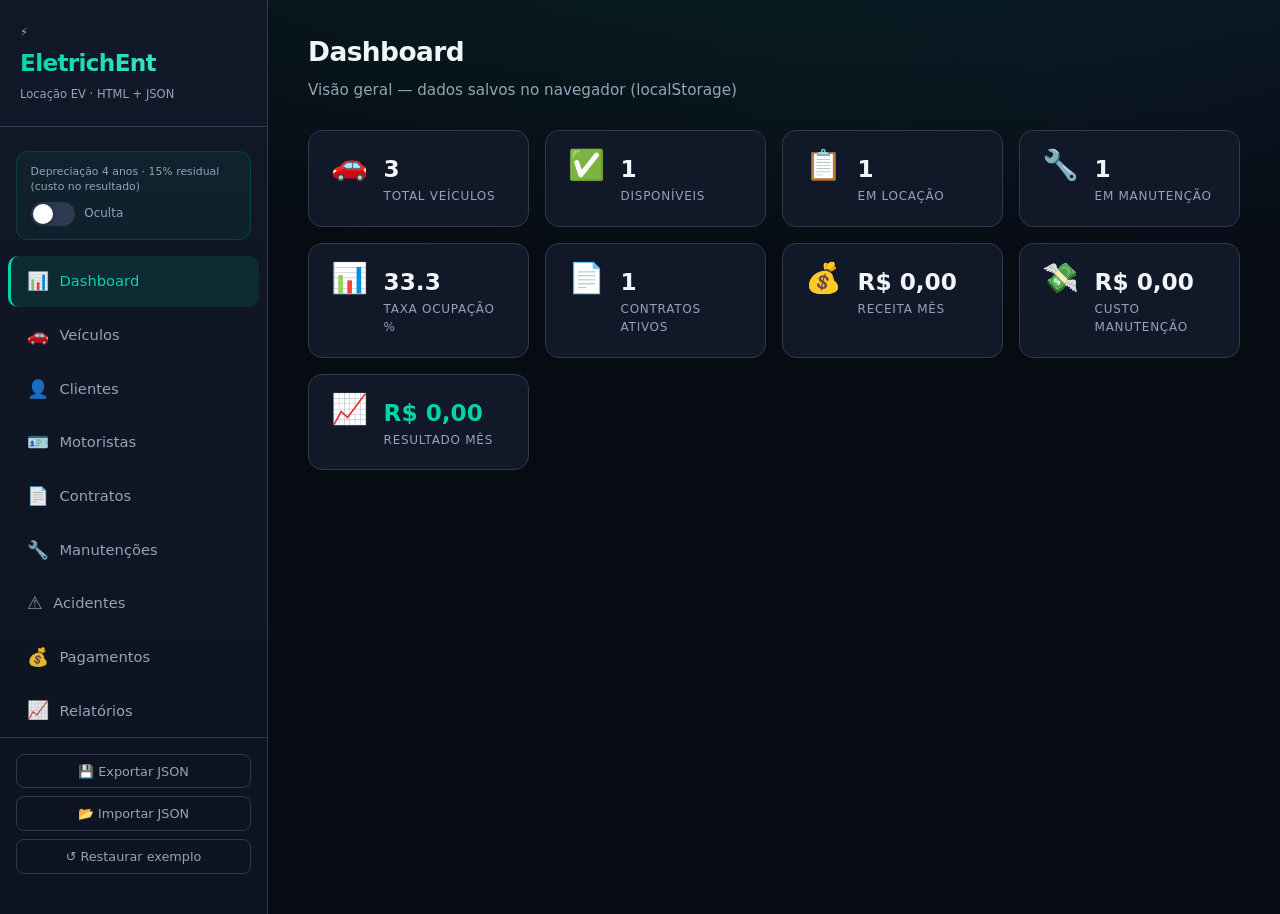
==== eletrichent-tudo-em-um.html @ a4ed88fb "Add files via upload" ====
<!DOCTYPE html>
<html lang="pt-BR">
<head>
  <meta charset="UTF-8" />
  <meta name="viewport" content="width=device-width, initial-scale=1.0" />
  <title>EletrichEnt Locação — Veículos Elétricos</title>
  <style>
/* EletrichEnt Locação — tema escuro elegante */
:root {
  --bg: #070b12;
  --bg-card: #111827;
  --bg-elevated: #1a2234;
  --border: #2d3a4f;
  --text: #f1f5f9;
  --muted: #94a3b8;
  --accent: #00d4aa;
  --accent-dim: #00a884;
  --danger: #f87171;
  --warning: #fbbf24;
  --radius: 14px;
  --font: "Outfit", "Segoe UI", system-ui, sans-serif;
  --shadow: 0 25px 50px -12px rgba(0, 0, 0, 0.5);
}

* { box-sizing: border-box; margin: 0; padding: 0; }

body {
  font-family: var(--font);
  background: var(--bg);
  color: var(--text);
  min-height: 100vh;
  line-height: 1.55;
  background-image:
    radial-gradient(ellipse 80% 50% at 50% -20%, rgba(0, 212, 170, 0.12), transparent),
    radial-gradient(ellipse 60% 40% at 100% 0%, rgba(59, 130, 246, 0.06), transparent);
}

.app {
  display: flex;
  min-height: 100vh;
}

/* Sidebar */
.sidebar {
  width: 268px;
  flex-shrink: 0;
  background: linear-gradient(180deg, var(--bg-card) 0%, #0d1320 100%);
  border-right: 1px solid var(--border);
  padding: 1.5rem 0;
  display: flex;
  flex-direction: column;
}

.brand {
  padding: 0 1.25rem 1.25rem;
  border-bottom: 1px solid var(--border);
  margin-bottom: 0.75rem;
}

.brand-icon {
  font-size: 2rem;
  display: block;
  margin-bottom: 0.2rem;
  filter: drop-shadow(0 0 12px rgba(0, 212, 170, 0.4));
}

.brand h1 {
  font-size: 1.45rem;
  font-weight: 700;
  letter-spacing: -0.03em;
  background: linear-gradient(135deg, var(--accent), #5eead4);
  -webkit-background-clip: text;
  -webkit-text-fill-color: transparent;
  background-clip: text;
}

.brand span {
  font-size: 0.72rem;
  color: var(--muted);
  font-weight: 400;
}

.dep-toggle {
  margin: 0.75rem 1rem 1rem;
  padding: 0.85rem;
  background: rgba(0, 212, 170, 0.06);
  border: 1px solid rgba(0, 212, 170, 0.15);
  border-radius: 12px;
}

.dep-toggle small {
  display: block;
  font-size: 0.68rem;
  color: var(--muted);
  margin-bottom: 0.5rem;
  line-height: 1.3;
}

.toggle-row {
  display: flex;
  align-items: center;
  gap: 0.6rem;
}

.toggle {
  width: 44px;
  height: 24px;
  background: var(--border);
  border: none;
  border-radius: 12px;
  cursor: pointer;
  position: relative;
  transition: background 0.2s;
}

.toggle.on { background: var(--accent); }

.toggle-knob {
  position: absolute;
  width: 20px;
  height: 20px;
  background: #fff;
  border-radius: 50%;
  top: 2px;
  left: 2px;
  transition: transform 0.2s;
  box-shadow: 0 2px 6px rgba(0,0,0,0.3);
}

.toggle.on .toggle-knob { transform: translateX(20px); }

.toggle-label { font-size: 0.75rem; color: var(--muted); }
.toggle.on + .toggle-label { color: var(--accent); }

.nav {
  flex: 1;
  display: flex;
  flex-direction: column;
  gap: 0.15rem;
  padding: 0 0.5rem;
}

.nav a {
  display: flex;
  align-items: center;
  gap: 0.65rem;
  padding: 0.75rem 1rem;
  color: var(--muted);
  text-decoration: none;
  border-radius: 10px;
  font-size: 0.92rem;
  font-weight: 500;
  border-left: 3px solid transparent;
  transition: all 0.2s;
}

.nav a:hover {
  color: var(--text);
  background: rgba(255,255,255,0.04);
}

.nav a.active {
  color: var(--accent);
  background: rgba(0, 212, 170, 0.1);
  border-left-color: var(--accent);
}

.nav .ico { font-size: 1.1rem; opacity: 0.9; }

.sidebar-footer {
  padding: 1rem;
  border-top: 1px solid var(--border);
  padding-top: 1rem;
}

.btn-row {
  display: flex;
  flex-direction: column;
  gap: 0.5rem;
}

.btn-ghost {
  width: 100%;
  padding: 0.55rem 0.75rem;
  font-size: 0.8rem;
  border-radius: 8px;
  border: 1px solid var(--border);
  background: transparent;
  color: var(--muted);
  cursor: pointer;
  font-family: inherit;
  transition: all 0.2s;
}

.btn-ghost:hover {
  border-color: var(--accent);
  color: var(--accent);
}

/* Main */
.main {
  flex: 1;
  padding: 2rem 2.5rem;
  overflow-x: auto;
  max-width: 100%;
}

.page { display: none; animation: fadeIn 0.25s ease; }
.page.active { display: block; }

@keyframes fadeIn {
  from { opacity: 0; transform: translateY(6px); }
  to { opacity: 1; transform: none; }
}

.page-head {
  margin-bottom: 1.75rem;
  display: flex;
  justify-content: space-between;
  align-items: flex-start;
  gap: 1rem;
  flex-wrap: wrap;
}

.page-head h2 {
  font-size: 1.65rem;
  font-weight: 700;
  letter-spacing: -0.02em;
}

.page-head p {
  color: var(--muted);
  font-size: 0.95rem;
  margin-top: 0.35rem;
}

/* Cards grid */
.cards {
  display: grid;
  grid-template-columns: repeat(auto-fill, minmax(200px, 1fr));
  gap: 1rem;
}

.card {
  background: var(--bg-card);
  border: 1px solid var(--border);
  border-radius: var(--radius);
  padding: 1.25rem 1.35rem;
  display: flex;
  gap: 1rem;
  align-items: flex-start;
  transition: border-color 0.2s, box-shadow 0.2s;
}

.card:hover {
  border-color: rgba(0, 212, 170, 0.25);
  box-shadow: var(--shadow);
}

.card .ico { font-size: 1.85rem; line-height: 1; }
.card .val { font-size: 1.45rem; font-weight: 700; }
.card .lbl { font-size: 0.75rem; color: var(--muted); text-transform: uppercase; letter-spacing: 0.06em; }
.card.pos .val { color: var(--accent); }
.card.neg .val { color: var(--danger); }

/* Table */
.table-wrap {
  background: var(--bg-card);
  border: 1px solid var(--border);
  border-radius: var(--radius);
  overflow: hidden;
}

table.data {
  width: 100%;
  border-collapse: collapse;
}

.data th, .data td {
  padding: 0.85rem 1rem;
  text-align: left;
  border-bottom: 1px solid var(--border);
}

.data th {
  font-size: 0.72rem;
  text-transform: uppercase;
  letter-spacing: 0.08em;
  color: var(--muted);
  background: rgba(0,0,0,0.25);
}

.data tbody tr:hover {
  background: rgba(0, 212, 170, 0.03);
}

.data td .actions { white-space: nowrap; }
.data td .actions button + button { margin-left: 0.35rem; }

.badge {
  display: inline-block;
  padding: 0.2rem 0.55rem;
  border-radius: 6px;
  font-size: 0.72rem;
  font-weight: 600;
}

.badge-ok { background: rgba(0, 212, 170, 0.2); color: var(--accent); }
.badge-warn { background: rgba(251, 191, 36, 0.15); color: var(--warning); }
.badge-bad { background: rgba(248, 113, 113, 0.15); color: var(--danger); }

/* Buttons */
.btn {
  display: inline-flex;
  align-items: center;
  justify-content: center;
  gap: 0.4rem;
  padding: 0.65rem 1.2rem;
  font-size: 0.88rem;
  font-weight: 600;
  font-family: inherit;
  border-radius: 10px;
  border: none;
  cursor: pointer;
  transition: transform 0.15s, box-shadow 0.2s;
}

.btn:active { transform: scale(0.98); }

.btn-primary {
  background: linear-gradient(135deg, var(--accent), var(--accent-dim));
  color: #042f2a;
  box-shadow: 0 4px 14px rgba(0, 212, 170, 0.35);
}

.btn-primary:hover {
  box-shadow: 0 6px 20px rgba(0, 212, 170, 0.45);
}

.btn-sm {
  padding: 0.35rem 0.65rem;
  font-size: 0.78rem;
  border-radius: 8px;
}

.btn-secondary {
  background: var(--bg-elevated);
  color: var(--text);
  border: 1px solid var(--border);
}

.btn-secondary:hover { border-color: var(--accent); color: var(--accent); }

.btn-danger {
  background: rgba(248, 113, 113, 0.12);
  color: var(--danger);
  border: 1px solid rgba(248, 113, 113, 0.25);
}

/* Modal */
.modal-overlay {
  position: fixed;
  inset: 0;
  background: rgba(0, 0, 0, 0.7);
  backdrop-filter: blur(4px);
  display: flex;
  align-items: center;
  justify-content: center;
  z-index: 1000;
  padding: 1rem;
}

.modal {
  background: var(--bg-card);
  border: 1px solid var(--border);
  border-radius: var(--radius);
  max-width: 520px;
  width: 100%;
  max-height: 90vh;
  overflow-y: auto;
  box-shadow: var(--shadow);
}

.modal-head {
  display: flex;
  justify-content: space-between;
  align-items: center;
  padding: 1.1rem 1.25rem;
  border-bottom: 1px solid var(--border);
}

.modal-head h3 { font-size: 1.15rem; }

.modal-close {
  background: none;
  border: none;
  color: var(--muted);
  font-size: 1.5rem;
  cursor: pointer;
  line-height: 1;
}

.modal-close:hover { color: var(--text); }

.modal-body { padding: 1.25rem; }

.form-row {
  display: grid;
  grid-template-columns: 1fr 1fr;
  gap: 1rem;
}

.form-group {
  margin-bottom: 1rem;
}

.form-group label {
  display: block;
  font-size: 0.78rem;
  font-weight: 600;
  color: var(--muted);
  margin-bottom: 0.35rem;
  text-transform: uppercase;
  letter-spacing: 0.04em;
}

.form-group input,
.form-group select,
.form-group textarea {
  width: 100%;
  padding: 0.6rem 0.75rem;
  background: var(--bg);
  border: 1px solid var(--border);
  border-radius: 8px;
  color: var(--text);
  font-size: 0.95rem;
  font-family: inherit;
}

.form-group input:focus,
.form-group select:focus,
.form-group textarea:focus {
  outline: none;
  border-color: var(--accent);
  box-shadow: 0 0 0 3px rgba(0, 212, 170, 0.12);
}

.form-actions {
  display: flex;
  justify-content: flex-end;
  gap: 0.75rem;
  margin-top: 1.25rem;
  padding-top: 1rem;
  border-top: 1px solid var(--border);
}

.hint {
  font-size: 0.75rem;
  color: var(--muted);
  margin-bottom: 1rem;
  padding: 0.6rem 0.75rem;
  background: rgba(0, 212, 170, 0.1);
  border-radius: 8px;
  border-left: 3px solid var(--accent);
}

.tabs {
  display: flex;
  flex-wrap: wrap;
  gap: 0.45rem;
  margin-bottom: 1.25rem;
}

.tab {
  padding: 0.45rem 0.9rem;
  border-radius: 8px;
  border: 1px solid var(--border);
  background: transparent;
  color: var(--muted);
  font-family: inherit;
  font-size: 0.85rem;
  cursor: pointer;
  transition: all 0.2s;
}

.tab:hover { color: var(--text); border-color: var(--accent); }
.tab.on {
  background: rgba(0, 212, 170, 0.15);
  border-color: var(--accent);
  color: var(--accent);
}

.dre-block { max-width: 420px; }
.dre-row {
  display: flex;
  justify-content: space-between;
  padding: 0.75rem;
  background: rgba(0,0,0,0.2);
  border-radius: 8px;
  margin-bottom: 0.5rem;
}

.dre-row.total {
  font-weight: 700;
  font-size: 1.05rem;
  margin-top: 0.5rem;
}

.pos { color: var(--accent); }
.neg { color: var(--danger); }

.loading { text-align: center; padding: 3rem; color: var(--muted); }

@media (max-width: 900px) {
  .app { flex-direction: column; }
  .sidebar { width: 100%; flex-direction: row; flex-wrap: wrap; align-items: center; }
  .nav { flex-direction: row; flex-wrap: wrap; flex: 1; }
  .sidebar-footer { width: 100%; border-top: 1px solid var(--border); }
  .main { padding: 1.25rem; }
}

</style>
</head>
<body>
  <div class="app">
    <aside class="sidebar">
      <div class="brand">
        <span class="brand-icon">⚡</span>
        <h1>EletrichEnt</h1>
        <span>Locação EV · HTML + JSON</span>
      </div>

      <div class="dep-toggle">
        <small>Depreciação 4 anos · 15% residual (custo no resultado)</small>
        <div class="toggle-row">
          <button type="button" class="toggle" id="dep-toggle" aria-pressed="false">
            <span class="toggle-knob"></span>
          </button>
          <span class="toggle-label" id="dep-label">Oculta</span>
        </div>
      </div>

      <nav class="nav">
        <a href="#" data-page="dashboard" class="active"><span class="ico">📊</span> Dashboard</a>
        <a href="#" data-page="veiculos"><span class="ico">🚗</span> Veículos</a>
        <a href="#" data-page="clientes"><span class="ico">👤</span> Clientes</a>
        <a href="#" data-page="motoristas"><span class="ico">🪪</span> Motoristas</a>
        <a href="#" data-page="contratos"><span class="ico">📄</span> Contratos</a>
        <a href="#" data-page="manutencoes"><span class="ico">🔧</span> Manutenções</a>
        <a href="#" data-page="acidentes"><span class="ico">⚠️</span> Acidentes</a>
        <a href="#" data-page="pagamentos"><span class="ico">💰</span> Pagamentos</a>
        <a href="#" data-page="relatorios"><span class="ico">📈</span> Relatórios</a>
      </nav>

      <div class="sidebar-footer">
        <div class="btn-row">
          <button type="button" class="btn-ghost" id="btn-export">💾 Exportar JSON</button>
          <button type="button" class="btn-ghost" id="btn-import">📂 Importar JSON</button>
          <button type="button" class="btn-ghost" id="btn-reset">↺ Restaurar exemplo</button>
        </div>
        <input type="file" id="file-import" accept=".json,application/json" hidden />
      </div>
    </aside>

    <main class="main">
      <section id="page-dashboard" class="page active">
        <div class="page-head">
          <div>
            <h2>Dashboard</h2>
            <p>Visão geral — dados salvos no navegador (localStorage)</p>
          </div>
        </div>
        <div class="cards" id="dash-cards"></div>
      </section>

      <section id="page-veiculos" class="page">
        <div class="page-head">
          <div>
            <h2>Veículos</h2>
            <p>Frota elétrica</p>
          </div>
          <button type="button" class="btn btn-primary" id="btn-novo-veiculo">+ Novo veículo</button>
        </div>
        <div class="table-wrap">
          <table class="data" id="tbl-veiculos">
            <thead>
              <tr>
                <th>Placa</th>
                <th>Marca / Modelo</th>
                <th>Ano</th>
                <th>Autonomia</th>
                <th>Km</th>
                <th>Status</th>
                <th>—</th>
              </tr>
            </thead>
            <tbody></tbody>
          </table>
        </div>
      </section>

      <section id="page-clientes" class="page">
        <div class="page-head">
          <div>
            <h2>Clientes</h2>
            <p>PF e PJ</p>
          </div>
          <button type="button" class="btn btn-primary" id="btn-novo-cliente">+ Novo cliente</button>
        </div>
        <div class="table-wrap">
          <table class="data" id="tbl-clientes">
            <thead>
              <tr>
                <th>Nome</th>
                <th>Tipo</th>
                <th>CPF/CNPJ</th>
                <th>Contato</th>
                <th>—</th>
              </tr>
            </thead>
            <tbody></tbody>
          </table>
        </div>
      </section>

      <section id="page-motoristas" class="page">
        <div class="page-head">
          <div>
            <h2>Motoristas</h2>
            <p>Parceiros</p>
          </div>
          <button type="button" class="btn btn-primary" id="btn-novo-motorista">+ Novo motorista</button>
        </div>
        <div class="table-wrap">
          <table class="data" id="tbl-motoristas">
            <thead>
              <tr>
                <th>Nome</th>
                <th>CNH</th>
                <th>Viagens</th>
                <th>Índice acidentes</th>
                <th>—</th>
              </tr>
            </thead>
            <tbody></tbody>
          </table>
        </div>
      </section>

      <section id="page-contratos" class="page">
        <div class="page-head">
          <div>
            <h2>Contratos</h2>
            <p>Locações</p>
          </div>
          <button type="button" class="btn btn-primary" id="btn-novo-contrato">+ Novo contrato</button>
        </div>
        <div class="table-wrap">
          <table class="data" id="tbl-contratos">
            <thead>
              <tr>
                <th>Nº</th>
                <th>Cliente</th>
                <th>Veículo</th>
                <th>Valor</th>
                <th>Status</th>
                <th>—</th>
              </tr>
            </thead>
            <tbody></tbody>
          </table>
        </div>
      </section>

      <section id="page-manutencoes" class="page">
        <div class="page-head">
          <div>
            <h2>Manutenções</h2>
            <p>Preventivas e corretivas</p>
          </div>
          <button type="button" class="btn btn-primary" id="btn-nova-manut">+ Nova manutenção</button>
        </div>
        <div class="table-wrap">
          <table class="data" id="tbl-manutencoes">
            <thead>
              <tr>
                <th>Veículo</th>
                <th>Descrição</th>
                <th>Data</th>
                <th>Custo</th>
                <th>—</th>
              </tr>
            </thead>
            <tbody></tbody>
          </table>
        </div>
      </section>

      <section id="page-acidentes" class="page">
        <div class="page-head">
          <div>
            <h2>Acidentes</h2>
            <p>Ocorrências</p>
          </div>
          <button type="button" class="btn btn-primary" id="btn-novo-acidente">+ Registrar</button>
        </div>
        <div class="table-wrap">
          <table class="data" id="tbl-acidentes">
            <thead>
              <tr>
                <th>Data</th>
                <th>Veículo</th>
                <th>Descrição</th>
                <th>Custo</th>
                <th>—</th>
              </tr>
            </thead>
            <tbody></tbody>
          </table>
        </div>
      </section>

      <section id="page-pagamentos" class="page">
        <div class="page-head">
          <div>
            <h2>Pagamentos</h2>
            <p>Recebimentos</p>
          </div>
          <button type="button" class="btn btn-primary" id="btn-novo-pagamento">+ Novo pagamento</button>
        </div>
        <div class="table-wrap">
          <table class="data" id="tbl-pagamentos">
            <thead>
              <tr>
                <th>Contrato</th>
                <th>Valor</th>
                <th>Vencimento</th>
                <th>Status</th>
                <th>—</th>
              </tr>
            </thead>
            <tbody></tbody>
          </table>
        </div>
      </section>

      <section id="page-relatorios" class="page">
        <div class="page-head">
          <div>
            <h2>Relatórios</h2>
            <p>Rentabilidade e DRE — respeitam o botão de depreciação</p>
          </div>
        </div>
        <div class="tabs">
          <button type="button" class="tab on" data-rel="rent">Rentabilidade por veículo</button>
          <button type="button" class="tab" data-rel="dre">DRE (mês atual)</button>
        </div>
        <div id="rel-content"></div>
      </section>
    </main>
  </div>

  <div id="modal" class="modal-overlay" style="display: none">
    <div class="modal">
      <div class="modal-head">
        <h3 id="modal-title">Título</h3>
        <button type="button" class="modal-close" id="modal-close">&times;</button>
      </div>
      <div class="modal-body" id="modal-body"></div>
    </div>
  </div>

  <script>
/**
 * Dados iniciais (JSON) — usados na primeira execução ou após reset
 */
window.ELETRICHENT_SEED = {
  veiculos: [
    { id: "v001", placa: "ABC1D23", marca: "BYD", modelo: "Dolphin", ano: 2024, cor: "Branco", categoria: "compacto", tipo: "elétrico", autonomiaKm: 427, quilometragem: 12500, valorAquisicao: 149990, dataAquisicao: "2024-01-15", status: "disponivel" },
    { id: "v002", placa: "XYZ9E87", marca: "BYD", modelo: "Yuan Plus", ano: 2024, cor: "Prata", categoria: "suv_compacto", tipo: "elétrico", autonomiaKm: 420, quilometragem: 8500, valorAquisicao: 229990, dataAquisicao: "2024-02-20", status: "em_locacao" },
    { id: "v003", placa: "DEF4G56", marca: "JAC", modelo: "E-J7", ano: 2024, cor: "Preto", categoria: "sedan", tipo: "elétrico", autonomiaKm: 450, quilometragem: 3200, valorAquisicao: 189990, dataAquisicao: "2024-03-01", status: "manutencao" }
  ],
  clientes: [
    { id: "c001", tipo: "pf", nome: "João Silva Santos", cpf: "123.456.789-00", email: "joao.silva@email.com", telefone: "(11) 98765-4321", scoreCredito: 750, limiteCredito: 5000, status: "ativo", endereco: { cidade: "São Paulo", uf: "SP" } },
    { id: "c002", tipo: "pj", nome: "Maria Oliveira", razaoSocial: "Transportes Rápidos LTDA", cnpj: "12.345.678/0001-90", email: "contato@transportesrapidos.com.br", telefone: "(11) 3456-7890", scoreCredito: 820, limiteCredito: 50000, status: "ativo", endereco: { cidade: "São Paulo", uf: "SP" } }
  ],
  motoristas: [
    { id: "m001", clienteId: "c001", nome: "João Silva Santos", cpf: "123.456.789-00", cnh: "12345678901", cnhCategoria: "B", cnhValidade: "2028-05-20", telefone: "(11) 98765-4321", email: "joao.silva@email.com", status: "ativo", totalViagens: 1250, totalAcidentes: 0, indiceAcidentes: 0, avaliacaoMedia: 4.8 },
    { id: "m002", clienteId: "c002", nome: "Carlos Eduardo Lima", cpf: "987.654.321-00", cnh: "98765432109", cnhCategoria: "B", cnhValidade: "2027-12-15", telefone: "(11) 99876-5432", email: "carlos.lima@email.com", status: "ativo", totalViagens: 890, totalAcidentes: 1, indiceAcidentes: 0.00112, avaliacaoMedia: 4.5 }
  ],
  contratos: [
    { id: "C001", numero: "2024/001", clienteId: "c001", motoristaId: "m001", veiculoId: "v002", tipoContrato: "mensal", plano: "km_livre", dataInicio: "2024-03-01", dataFim: "2024-03-31", valorDiario: 89.9, valorMensal: 2499, kmInicial: 8500, status: "ativo", formaPagamento: "boleto", diaVencimento: 10 }
  ],
  manutencoes: [
    { id: "man001", veiculoId: "v003", tipo: "preventiva", descricao: "Revisão 10.000 km", dataAgendada: "2024-03-15", dataRealizada: null, quilometragem: 10000, custoEstimado: 450, custoReal: null, status: "agendada" }
  ],
  acidentes: [
    { id: "acc001", veiculoId: "v002", motoristaId: "m002", contratoId: "C001", dataOcorrencia: "2024-02-15", hora: "14:30", local: "Av. Paulista", descricao: "Colisão traseira leve", gravidade: "leve", culpado: "terceiro", custoEstimado: 2500, valorSeguro: 2500, status: "resolvido" }
  ],
  pagamentos: [
    { id: "pag001", contratoId: "C001", tipo: "mensalidade", valor: 2499, dataVencimento: "2024-03-10", dataPagamento: "2024-03-09", formaPagamento: "pix", status: "pago", multa: 0, juros: 0 }
  ]
};

(function () {
  'use strict';

  const STORAGE_KEY = 'eletrichent_locacao_db';
  const STORAGE_KEY_LEGACY = 'highway_locacao_db';
  const DEP_KEY = 'eletrichent_depreciacao';
  const DEP_KEY_LEGACY = 'highway_depreciacao';

  const MESES_DEP = 48;
  const RESIDUAL = 0.15;

  function loadDb() {
    try {
      let raw = localStorage.getItem(STORAGE_KEY);
      if (!raw) raw = localStorage.getItem(STORAGE_KEY_LEGACY);
      if (raw) return JSON.parse(raw);
    } catch (e) {}
    return JSON.parse(JSON.stringify(window.ELETRICHENT_SEED));
  }

  function saveDb(db) {
    localStorage.setItem(STORAGE_KEY, JSON.stringify(db));
  }

  function depMensal(v) {
    const valor = v.valorAquisicao || 0;
    if (valor <= 0) return 0;
    return (valor * (1 - RESIDUAL)) / MESES_DEP;
  }

  function depMesTotal(veiculos, m, y) {
    return (veiculos || []).reduce((t, v) => {
      const da = v.dataAquisicao ? new Date(v.dataAquisicao) : new Date();
      const ini = new Date(da.getFullYear(), da.getMonth(), 1);
      const fim = new Date(ini);
      fim.setMonth(fim.getMonth() + MESES_DEP);
      const ref = new Date(y, m - 1, 1);
      if (ref >= ini && ref < fim) return t + depMensal(v);
      return t;
    }, 0);
  }

  function depTotalVeiculo(v) {
    const valor = v.valorAquisicao || 0;
    if (valor <= 0) return 0;
    const vd = (valor * (1 - RESIDUAL)) / MESES_DEP;
    const da = v.dataAquisicao ? new Date(v.dataAquisicao) : new Date();
    const hoje = new Date();
    let meses = (hoje.getFullYear() - da.getFullYear()) * 12 + (hoje.getMonth() - da.getMonth());
    meses = Math.max(0, Math.min(meses, MESES_DEP));
    return vd * meses;
  }

  function fmtMoney(n) {
    return new Intl.NumberFormat('pt-BR', { style: 'currency', currency: 'BRL' }).format(n || 0);
  }

  function fmtDate(d) {
    if (!d) return '—';
    return new Date(d).toLocaleDateString('pt-BR');
  }

  function uid(p) {
    return p + Date.now().toString(36) + Math.random().toString(36).slice(2, 6);
  }

  let db = loadDb();
  let depOn =
    localStorage.getItem(DEP_KEY) === 'true' ||
    localStorage.getItem(DEP_KEY_LEGACY) === 'true';

  function getDb() {
    return db;
  }

  function persist() {
    saveDb(db);
    renderAll();
  }

  // ---------- Modal ----------
  const modal = document.getElementById('modal');
  const modalTitle = document.getElementById('modal-title');
  const modalBody = document.getElementById('modal-body');

  function openModal(title, html) {
    modalTitle.textContent = title;
    modalBody.innerHTML = html;
    modal.classList.add('open');
    modal.style.display = 'flex';
    const mc = document.getElementById('modal-close');
    if (mc) mc.onclick = closeModal;
    modal.querySelectorAll('[data-close]').forEach((el) => el.addEventListener('click', closeModal));
  }

  function closeModal() {
    modal.style.display = 'none';
    modal.classList.remove('open');
  }

  modal.addEventListener('click', (e) => {
    if (e.target === modal) closeModal();
  });

  // ---------- Nav ----------
  function showPage(id) {
    document.querySelectorAll('.page').forEach((p) => p.classList.remove('active'));
    const el = document.getElementById('page-' + id);
    if (el) el.classList.add('active');
    document.querySelectorAll('.nav a').forEach((a) => {
      a.classList.toggle('active', a.dataset.page === id);
    });
    renderAll();
  }

  document.querySelectorAll('.nav a').forEach((a) => {
    a.addEventListener('click', (e) => {
      e.preventDefault();
      showPage(a.dataset.page);
    });
  });

  // ---------- Dep toggle ----------
  const toggleBtn = document.getElementById('dep-toggle');
  const toggleLabel = document.getElementById('dep-label');

  function syncDepToggle() {
    toggleBtn.classList.toggle('on', depOn);
    toggleLabel.textContent = depOn ? 'Incluída' : 'Oculta';
  }

  toggleBtn.addEventListener('click', () => {
    depOn = !depOn;
    localStorage.setItem(DEP_KEY, depOn ? 'true' : 'false');
    try {
      localStorage.removeItem(DEP_KEY_LEGACY);
    } catch (e) {}
    syncDepToggle();
    renderAll();
  });
  syncDepToggle();

  // ---------- Export / Import ----------
  document.getElementById('btn-export').addEventListener('click', () => {
    const blob = new Blob([JSON.stringify(db, null, 2)], { type: 'application/json' });
    const a = document.createElement('a');
    a.href = URL.createObjectURL(blob);
    a.download = 'eletrichent-backup-' + new Date().toISOString().slice(0, 10) + '.json';
    a.click();
    URL.revokeObjectURL(a.href);
  });

  document.getElementById('btn-import').addEventListener('click', () => {
    document.getElementById('file-import').click();
  });

  document.getElementById('file-import').addEventListener('change', (e) => {
    const f = e.target.files[0];
    if (!f) return;
    const r = new FileReader();
    r.onload = () => {
      try {
        const j = JSON.parse(r.result);
        if (!j.veiculos || !Array.isArray(j.veiculos)) throw new Error('JSON inválido');
        db = {
          veiculos: j.veiculos || [],
          clientes: j.clientes || [],
          motoristas: j.motoristas || [],
          contratos: j.contratos || [],
          manutencoes: j.manutencoes || [],
          acidentes: j.acidentes || [],
          pagamentos: j.pagamentos || [],
        };
        persist();
        alert('Backup importado com sucesso!');
      } catch (err) {
        alert('Erro: ' + err.message);
      }
      e.target.value = '';
    };
    r.readAsText(f);
  });

  document.getElementById('btn-reset').addEventListener('click', () => {
    if (!confirm('Restaurar dados de exemplo? Seus dados atuais serão perdidos.')) return;
    db = JSON.parse(JSON.stringify(window.ELETRICHENT_SEED));
    persist();
  });

  // ---------- Dashboard ----------
  function renderDashboard() {
    const v = db.veiculos || [];
    const c = db.contratos || [];
    const m = db.manutencoes || [];
    const p = db.pagamentos || [];
    const hoje = new Date();
    const receitaMes = p
      .filter((x) => {
        if (x.status !== 'pago' || !x.dataPagamento) return false;
        const d = new Date(x.dataPagamento);
        return d.getMonth() === hoje.getMonth() && d.getFullYear() === hoje.getFullYear();
      })
      .reduce((s, x) => s + (x.valor || 0), 0);
    const custoMan = m
      .filter((x) => {
        if (!x.dataRealizada) return false;
        const d = new Date(x.dataRealizada);
        return d.getMonth() === hoje.getMonth() && d.getFullYear() === hoje.getFullYear();
      })
      .reduce((s, x) => s + (x.custoReal || x.custoEstimado || 0), 0);
    const custoDep = depOn ? depMesTotal(v, hoje.getMonth() + 1, hoje.getFullYear()) : 0;
    const resultado = receitaMes - custoMan - custoDep;

    const cards = document.getElementById('dash-cards');
    let html = '';
    const items = [
      ['🚗', 'Total Veículos', v.length],
      ['✅', 'Disponíveis', v.filter((x) => x.status === 'disponivel').length],
      ['📋', 'Em Locação', v.filter((x) => x.status === 'em_locacao').length],
      ['🔧', 'Em Manutenção', v.filter((x) => x.status === 'manutencao').length],
      ['📊', 'Taxa Ocupação %', v.length ? ((v.filter((x) => x.status === 'em_locacao').length / v.length) * 100).toFixed(1) : '0'],
      ['📄', 'Contratos Ativos', c.filter((x) => x.status === 'ativo').length],
      ['💰', 'Receita Mês', fmtMoney(receitaMes)],
      ['💸', 'Custo Manutenção', fmtMoney(custoMan)],
    ];
    if (depOn && custoDep > 0) items.push(['📉', 'Custo Depreciação', fmtMoney(custoDep)]);
    items.push(['📈', 'Resultado Mês', fmtMoney(resultado)]);

    items.forEach(([ico, lbl, val]) => {
      const cls = lbl === 'Resultado Mês' ? (resultado >= 0 ? 'pos' : 'neg') : '';
      html += `<div class="card ${cls}"><span class="ico">${ico}</span><div><div class="val">${val}</div><div class="lbl">${lbl}</div></div></div>`;
    });
    cards.innerHTML = html;
  }

  // ---------- Tables ----------
  function renderVeiculos() {
    const tb = document.querySelector('#tbl-veiculos tbody');
    tb.innerHTML = (db.veiculos || [])
      .map(
        (x) => `
      <tr>
        <td><strong>${x.placa}</strong></td>
        <td>${x.marca} ${x.modelo}</td>
        <td>${x.ano}</td>
        <td>${x.autonomiaKm} km</td>
        <td>${(x.quilometragem || 0).toLocaleString('pt-BR')}</td>
        <td><span class="badge badge-${x.status === 'disponivel' ? 'ok' : x.status === 'manutencao' ? 'warn' : 'ok'}">${x.status}</span></td>
        <td class="actions">
          <button class="btn btn-sm btn-secondary" data-edit-v="${x.id}">Editar</button>
          <button class="btn btn-sm btn-danger" data-del-v="${x.id}">Excluir</button>
        </td>
      </tr>`
      )
      .join('');

    tb.querySelectorAll('[data-edit-v]').forEach((b) =>
      b.addEventListener('click', () => editVeiculo(b.dataset.editV))
    );
    tb.querySelectorAll('[data-del-v]').forEach((b) =>
      b.addEventListener('click', () => delVeiculo(b.dataset.delV))
    );
  }

  document.getElementById('btn-novo-veiculo').addEventListener('click', () => editVeiculo(null));

  function editVeiculo(id) {
    const x = id ? db.veiculos.find((v) => v.id === id) : {};
    openModal(id ? 'Editar Veículo' : 'Novo Veículo', formVeiculo(x, id));
    modalBody.querySelector('#f-veiculo').addEventListener('submit', (e) => {
      e.preventDefault();
      const fd = new FormData(e.target);
      const o = {
        placa: fd.get('placa'),
        marca: fd.get('marca'),
        modelo: fd.get('modelo'),
        ano: +fd.get('ano'),
        cor: fd.get('cor'),
        categoria: fd.get('categoria'),
        autonomiaKm: +fd.get('autonomiaKm'),
        quilometragem: +fd.get('quilometragem'),
        valorAquisicao: +fd.get('valorAquisicao'),
        dataAquisicao: fd.get('dataAquisicao'),
        status: fd.get('status'),
        tipo: 'elétrico',
      };
      if (id) {
        const i = db.veiculos.findIndex((v) => v.id === id);
        db.veiculos[i] = { ...db.veiculos[i], ...o };
      } else {
        o.id = uid('v');
        db.veiculos.push(o);
      }
      closeModal();
      persist();
    });
  }

  function formVeiculo(x, id) {
    return `
      <form id="f-veiculo">
        <div class="form-group"><label>Placa</label><input name="placa" required value="${x.placa || ''}" /></div>
        <div class="form-row">
          <div class="form-group"><label>Marca</label><input name="marca" required value="${x.marca || ''}" /></div>
          <div class="form-group"><label>Modelo</label><input name="modelo" required value="${x.modelo || ''}" /></div>
        </div>
        <div class="form-row">
          <div class="form-group"><label>Ano</label><input type="number" name="ano" value="${x.ano || new Date().getFullYear()}" /></div>
          <div class="form-group"><label>Cor</label><input name="cor" value="${x.cor || ''}" /></div>
        </div>
        <div class="form-row">
          <div class="form-group"><label>Autonomia (km)</label><input type="number" name="autonomiaKm" value="${x.autonomiaKm || 400}" /></div>
          <div class="form-group"><label>Quilometragem</label><input type="number" name="quilometragem" value="${x.quilometragem || 0}" /></div>
        </div>
        <div class="form-row">
          <div class="form-group"><label>Valor aquisição (R$)</label><input type="number" step="0.01" name="valorAquisicao" value="${x.valorAquisicao || 0}" /></div>
          <div class="form-group"><label>Data aquisição</label><input type="date" name="dataAquisicao" value="${x.dataAquisicao || new Date().toISOString().slice(0, 10)}" /></div>
        </div>
        <div class="form-group">
          <label>Status</label>
          <select name="status">
            <option value="disponivel" ${x.status === 'disponivel' ? 'selected' : ''}>Disponível</option>
            <option value="em_locacao" ${x.status === 'em_locacao' ? 'selected' : ''}>Em Locação</option>
            <option value="manutencao" ${x.status === 'manutencao' ? 'selected' : ''}>Manutenção</option>
          </select>
        </div>
        <div class="form-group"><label>Categoria</label><input name="categoria" value="${x.categoria || 'compacto'}" /></div>
        <div class="form-actions">
          <button type="button" class="btn btn-secondary" data-close>Cancelar</button>
          <button type="submit" class="btn btn-primary">Salvar</button>
        </div>
      </form>`;
  }

  function delVeiculo(id) {
    if (!confirm('Excluir veículo?')) return;
    db.veiculos = db.veiculos.filter((v) => v.id !== id);
    persist();
  }

  function renderClientes() {
    const tb = document.querySelector('#tbl-clientes tbody');
    tb.innerHTML = (db.clientes || [])
      .map(
        (x) => `
      <tr>
        <td><strong>${x.nome || x.razaoSocial}</strong></td>
        <td>${x.tipo === 'pf' ? 'PF' : 'PJ'}</td>
        <td>${x.cpf || x.cnpj || '—'}</td>
        <td>${x.telefone || x.email || '—'}</td>
        <td class="actions">
          <button class="btn btn-sm btn-secondary" data-edit-c="${x.id}">Editar</button>
          <button class="btn btn-sm btn-danger" data-del-c="${x.id}">Excluir</button>
        </td>
      </tr>`
      )
      .join('');
    tb.querySelectorAll('[data-edit-c]').forEach((b) => b.addEventListener('click', () => editCliente(b.dataset.editC)));
    tb.querySelectorAll('[data-del-c]').forEach((b) => b.addEventListener('click', () => delCliente(b.dataset.delC)));
  }

  document.getElementById('btn-novo-cliente').addEventListener('click', () => editCliente(null));

  function editCliente(id) {
    const x = id ? db.clientes.find((c) => c.id === id) : { tipo: 'pf', endereco: {} };
    openModal(id ? 'Editar Cliente' : 'Novo Cliente', formCliente(x, id));
    modalBody.querySelector('#f-cliente').addEventListener('submit', (e) => {
      e.preventDefault();
      const fd = new FormData(e.target);
      const o = {
        tipo: fd.get('tipo'),
        nome: fd.get('nome'),
        razaoSocial: fd.get('razaoSocial'),
        cpf: fd.get('cpf'),
        cnpj: fd.get('cnpj'),
        email: fd.get('email'),
        telefone: fd.get('telefone'),
        scoreCredito: +fd.get('scoreCredito'),
        limiteCredito: +fd.get('limiteCredito'),
        status: 'ativo',
        endereco: { cidade: fd.get('cidade'), uf: fd.get('uf') },
      };
      if (id) {
        const i = db.clientes.findIndex((c) => c.id === id);
        db.clientes[i] = { ...db.clientes[i], ...o };
      } else {
        o.id = uid('c');
        db.clientes.push(o);
      }
      closeModal();
      persist();
    });
  }

  function formCliente(x, id) {
    return `
      <form id="f-cliente">
        <div class="form-group">
          <label>Tipo</label>
          <select name="tipo" id="tipo-cli">
            <option value="pf" ${x.tipo === 'pf' ? 'selected' : ''}>Pessoa Física</option>
            <option value="pj" ${x.tipo === 'pj' ? 'selected' : ''}>Pessoa Jurídica</option>
          </select>
        </div>
        <div class="form-group"><label>Nome / Razão Social</label><input name="nome" value="${x.nome || ''}" /></div>
        <div class="form-group"><label>Razão Social (PJ)</label><input name="razaoSocial" value="${x.razaoSocial || ''}" /></div>
        <div class="form-row">
          <div class="form-group"><label>CPF</label><input name="cpf" value="${x.cpf || ''}" /></div>
          <div class="form-group"><label>CNPJ</label><input name="cnpj" value="${x.cnpj || ''}" /></div>
        </div>
        <div class="form-row">
          <div class="form-group"><label>Email</label><input name="email" type="email" value="${x.email || ''}" /></div>
          <div class="form-group"><label>Telefone</label><input name="telefone" value="${x.telefone || ''}" /></div>
        </div>
        <div class="form-row">
          <div class="form-group"><label>Score</label><input type="number" name="scoreCredito" value="${x.scoreCredito || 0}" /></div>
          <div class="form-group"><label>Limite crédito</label><input type="number" name="limiteCredito" value="${x.limiteCredito || 0}" /></div>
        </div>
        <div class="form-row">
          <div class="form-group"><label>Cidade</label><input name="cidade" value="${(x.endereco && x.endereco.cidade) || ''}" /></div>
          <div class="form-group"><label>UF</label><input name="uf" maxlength="2" value="${(x.endereco && x.endereco.uf) || ''}" /></div>
        </div>
        <div class="form-actions">
          <button type="button" class="btn btn-secondary" data-close>Cancelar</button>
          <button type="submit" class="btn btn-primary">Salvar</button>
        </div>
      </form>`;
  }

  function delCliente(id) {
    if (!confirm('Excluir cliente?')) return;
    db.clientes = db.clientes.filter((c) => c.id !== id);
    persist();
  }

  function renderMotoristas() {
    const tb = document.querySelector('#tbl-motoristas tbody');
    tb.innerHTML = (db.motoristas || [])
      .map(
        (x) => `
      <tr>
        <td><strong>${x.nome}</strong></td>
        <td>${x.cnh || '—'}</td>
        <td>${x.totalViagens || 0}</td>
        <td>${((x.indiceAcidentes || 0) * 100).toFixed(2)}%</td>
        <td class="actions">
          <button class="btn btn-sm btn-secondary" data-edit-m="${x.id}">Editar</button>
          <button class="btn btn-sm btn-danger" data-del-m="${x.id}">Excluir</button>
        </td>
      </tr>`
      )
      .join('');
    tb.querySelectorAll('[data-edit-m]').forEach((b) => b.addEventListener('click', () => editMotorista(b.dataset.editM)));
    tb.querySelectorAll('[data-del-m]').forEach((b) => b.addEventListener('click', () => delMotorista(b.dataset.delM)));
  }

  document.getElementById('btn-novo-motorista').addEventListener('click', () => editMotorista(null));

  function editMotorista(id) {
    const x = id ? db.motoristas.find((m) => m.id === id) : {};
    const opts = (db.clientes || []).map((c) => `<option value="${c.id}" ${x.clienteId === c.id ? 'selected' : ''}>${c.nome || c.razaoSocial}</option>`).join('');
    openModal(id ? 'Editar Motorista' : 'Novo Motorista', `
      <form id="f-mot">
        <div class="form-group"><label>Nome</label><input name="nome" required value="${x.nome || ''}" /></div>
        <div class="form-row">
          <div class="form-group"><label>CNH</label><input name="cnh" value="${x.cnh || ''}" /></div>
          <div class="form-group"><label>Telefone</label><input name="telefone" value="${x.telefone || ''}" /></div>
        </div>
        <div class="form-group"><label>Cliente</label><select name="clienteId"><option value="">—</option>${opts}</select></div>
        <div class="form-actions">
          <button type="button" class="btn btn-secondary" data-close>Cancelar</button>
          <button type="submit" class="btn btn-primary">Salvar</button>
        </div>
      </form>`);
    modalBody.querySelector('#f-mot').addEventListener('submit', (e) => {
      e.preventDefault();
      const fd = new FormData(e.target);
      const o = {
        nome: fd.get('nome'),
        cnh: fd.get('cnh'),
        telefone: fd.get('telefone'),
        clienteId: fd.get('clienteId') || '',
        status: 'ativo',
        totalViagens: x.totalViagens || 0,
        totalAcidentes: x.totalAcidentes || 0,
        indiceAcidentes: x.indiceAcidentes || 0,
        avaliacaoMedia: x.avaliacaoMedia || 0,
      };
      if (id) {
        const i = db.motoristas.findIndex((m) => m.id === id);
        db.motoristas[i] = { ...db.motoristas[i], ...o };
      } else {
        o.id = uid('m');
        db.motoristas.push(o);
      }
      closeModal();
      persist();
    });
  }

  function delMotorista(id) {
    if (!confirm('Excluir motorista?')) return;
    db.motoristas = db.motoristas.filter((m) => m.id !== id);
    persist();
  }

  function renderContratos() {
    const tb = document.querySelector('#tbl-contratos tbody');
    const nomeC = (id) => (db.clientes || []).find((c) => c.id === id)?.nome || id;
    const placaV = (id) => (db.veiculos || []).find((v) => v.id === id)?.placa || id;
    tb.innerHTML = (db.contratos || [])
      .map(
        (x) => `
      <tr>
        <td><strong>${x.numero || x.id}</strong></td>
        <td>${nomeC(x.clienteId)}</td>
        <td>${placaV(x.veiculoId)}</td>
        <td>${fmtMoney(x.valorMensal || x.valorDiario)}</td>
        <td><span class="badge badge-ok">${x.status}</span></td>
        <td class="actions">
          <button class="btn btn-sm btn-secondary" data-edit-ct="${x.id}">Editar</button>
          <button class="btn btn-sm btn-danger" data-del-ct="${x.id}">Excluir</button>
        </td>
      </tr>`
      )
      .join('');
    tb.querySelectorAll('[data-edit-ct]').forEach((b) => b.addEventListener('click', () => editContrato(b.dataset.editCt)));
    tb.querySelectorAll('[data-del-ct]').forEach((b) => b.addEventListener('click', () => delContrato(b.dataset.delCt)));
  }

  document.getElementById('btn-novo-contrato').addEventListener('click', () => editContrato(null));

  function editContrato(id) {
    const x = id ? db.contratos.find((c) => c.id === id) : {};
    const oc = (db.clientes || []).map((c) => `<option value="${c.id}" ${x.clienteId === c.id ? 'selected' : ''}>${c.nome || c.razaoSocial}</option>`).join('');
    const ov = (db.veiculos || []).map((v) => `<option value="${v.id}" ${x.veiculoId === v.id ? 'selected' : ''}>${v.placa}</option>`).join('');
    const om = (db.motoristas || []).map((m) => `<option value="${m.id}" ${x.motoristaId === m.id ? 'selected' : ''}>${m.nome}</option>`).join('');
    openModal(id ? 'Editar Contrato' : 'Novo Contrato', `
      <form id="f-ct">
        <div class="form-group"><label>Cliente</label><select name="clienteId" required><option value="">—</option>${oc}</select></div>
        <div class="form-group"><label>Veículo</label><select name="veiculoId" required><option value="">—</option>${ov}</select></div>
        <div class="form-group"><label>Motorista</label><select name="motoristaId"><option value="">—</option>${om}</select></div>
        <div class="form-row">
          <div class="form-group"><label>Valor mensal</label><input type="number" step="0.01" name="valorMensal" value="${x.valorMensal || 0}" /></div>
          <div class="form-group"><label>Data início</label><input type="date" name="dataInicio" value="${x.dataInicio || ''}" /></div>
        </div>
        <div class="form-group"><label>Status</label><select name="status"><option value="ativo" ${x.status === 'ativo' ? 'selected' : ''}>Ativo</option><option value="finalizado">Finalizado</option></select></div>
        <div class="form-actions">
          <button type="button" class="btn btn-secondary" data-close>Cancelar</button>
          <button type="submit" class="btn btn-primary">Salvar</button>
        </div>
      </form>`);
    modalBody.querySelector('#f-ct').addEventListener('submit', (e) => {
      e.preventDefault();
      const fd = new FormData(e.target);
      const o = {
        clienteId: fd.get('clienteId'),
        veiculoId: fd.get('veiculoId'),
        motoristaId: fd.get('motoristaId') || '',
        valorMensal: +fd.get('valorMensal'),
        dataInicio: fd.get('dataInicio'),
        status: fd.get('status'),
        tipoContrato: 'mensal',
        plano: 'km_livre',
      };
      if (id) {
        const i = db.contratos.findIndex((c) => c.id === id);
        db.contratos[i] = { ...db.contratos[i], ...o };
      } else {
        o.id = 'C' + Date.now().toString(36);
        o.numero = new Date().getFullYear() + '/' + String((db.contratos || []).length + 1).padStart(3, '0');
        db.contratos.push(o);
      }
      closeModal();
      persist();
    });
  }

  function delContrato(id) {
    if (!confirm('Excluir contrato?')) return;
    db.contratos = db.contratos.filter((c) => c.id !== id);
    persist();
  }

  function renderManutencoes() {
    const tb = document.querySelector('#tbl-manutencoes tbody');
    const placa = (id) => (db.veiculos || []).find((v) => v.id === id)?.placa || id;
    tb.innerHTML = (db.manutencoes || [])
      .map(
        (x) => `
      <tr>
        <td>${placa(x.veiculoId)}</td>
        <td>${x.descricao}</td>
        <td>${fmtDate(x.dataAgendada)}</td>
        <td>${fmtMoney(x.custoReal || x.custoEstimado)}</td>
        <td class="actions">
          <button class="btn btn-sm btn-secondary" data-edit-man="${x.id}">Editar</button>
          <button class="btn btn-sm btn-danger" data-del-man="${x.id}">Excluir</button>
        </td>
      </tr>`
      )
      .join('');
    tb.querySelectorAll('[data-edit-man]').forEach((b) => b.addEventListener('click', () => editManut(b.dataset.editMan)));
    tb.querySelectorAll('[data-del-man]').forEach((b) => b.addEventListener('click', () => delManut(b.dataset.delMan)));
  }

  document.getElementById('btn-nova-manut').addEventListener('click', () => editManut(null));

  function editManut(id) {
    const x = id ? db.manutencoes.find((m) => m.id === id) : {};
    const ov = (db.veiculos || []).map((v) => `<option value="${v.id}" ${x.veiculoId === v.id ? 'selected' : ''}>${v.placa}</option>`).join('');
    openModal(id ? 'Editar Manutenção' : 'Nova Manutenção', `
      <form id="f-man">
        <div class="form-group"><label>Veículo</label><select name="veiculoId" required><option value="">—</option>${ov}</select></div>
        <div class="form-group"><label>Descrição</label><input name="descricao" required value="${x.descricao || ''}" /></div>
        <div class="form-row">
          <div class="form-group"><label>Data agendada</label><input type="date" name="dataAgendada" value="${x.dataAgendada || ''}" /></div>
          <div class="form-group"><label>Custo estimado</label><input type="number" step="0.01" name="custoEstimado" value="${x.custoEstimado || 0}" /></div>
        </div>
        <div class="form-group"><label>Status</label><select name="status"><option value="agendada">Agendada</option><option value="concluida">Concluída</option></select></div>
        <div class="form-actions">
          <button type="button" class="btn btn-secondary" data-close>Cancelar</button>
          <button type="submit" class="btn btn-primary">Salvar</button>
        </div>
      </form>`);
    if (x.status) modalBody.querySelector('select[name="status"]').value = x.status;
    modalBody.querySelector('#f-man').addEventListener('submit', (e) => {
      e.preventDefault();
      const fd = new FormData(e.target);
      const o = {
        veiculoId: fd.get('veiculoId'),
        descricao: fd.get('descricao'),
        dataAgendada: fd.get('dataAgendada'),
        custoEstimado: +fd.get('custoEstimado'),
        status: fd.get('status'),
        tipo: 'preventiva',
      };
      if (id) {
        const i = db.manutencoes.findIndex((m) => m.id === id);
        db.manutencoes[i] = { ...db.manutencoes[i], ...o };
      } else {
        o.id = uid('man');
        db.manutencoes.push(o);
      }
      closeModal();
      persist();
    });
  }

  function delManut(id) {
    if (!confirm('Excluir?')) return;
    db.manutencoes = db.manutencoes.filter((m) => m.id !== id);
    persist();
  }

  function renderAcidentes() {
    const tb = document.querySelector('#tbl-acidentes tbody');
    const placa = (id) => (db.veiculos || []).find((v) => v.id === id)?.placa || id;
    tb.innerHTML = (db.acidentes || [])
      .map(
        (x) => `
      <tr>
        <td>${fmtDate(x.dataOcorrencia)}</td>
        <td>${placa(x.veiculoId)}</td>
        <td>${x.descricao?.slice(0, 40) || '—'}...</td>
        <td>${fmtMoney(x.custoEstimado)}</td>
        <td class="actions">
          <button class="btn btn-sm btn-secondary" data-edit-a="${x.id}">Editar</button>
          <button class="btn btn-sm btn-danger" data-del-a="${x.id}">Excluir</button>
        </td>
      </tr>`
      )
      .join('');
    tb.querySelectorAll('[data-edit-a]').forEach((b) => b.addEventListener('click', () => editAcidente(b.dataset.editA)));
    tb.querySelectorAll('[data-del-a]').forEach((b) => b.addEventListener('click', () => delAcidente(b.dataset.delA)));
  }

  document.getElementById('btn-novo-acidente').addEventListener('click', () => editAcidente(null));

  function editAcidente(id) {
    const x = id ? db.acidentes.find((a) => a.id === id) : {};
    const ov = (db.veiculos || []).map((v) => `<option value="${v.id}" ${x.veiculoId === v.id ? 'selected' : ''}>${v.placa}</option>`).join('');
    const om = (db.motoristas || []).map((m) => `<option value="${m.id}" ${x.motoristaId === m.id ? 'selected' : ''}>${m.nome}</option>`).join('');
    openModal(id ? 'Editar Acidente' : 'Registrar Acidente', `
      <form id="f-ac">
        <div class="form-group"><label>Veículo</label><select name="veiculoId" required><option value="">—</option>${ov}</select></div>
        <div class="form-group"><label>Motorista</label><select name="motoristaId"><option value="">—</option>${om}</select></div>
        <div class="form-group"><label>Data</label><input type="date" name="dataOcorrencia" value="${x.dataOcorrencia || new Date().toISOString().slice(0, 10)}" /></div>
        <div class="form-group"><label>Descrição</label><textarea name="descricao" rows="3">${x.descricao || ''}</textarea></div>
        <div class="form-group"><label>Custo estimado</label><input type="number" step="0.01" name="custoEstimado" value="${x.custoEstimado || 0}" /></div>
        <div class="form-actions">
          <button type="button" class="btn btn-secondary" data-close>Cancelar</button>
          <button type="submit" class="btn btn-primary">Salvar</button>
        </div>
      </form>`);
    modalBody.querySelector('#f-ac').addEventListener('submit', (e) => {
      e.preventDefault();
      const fd = new FormData(e.target);
      const o = {
        veiculoId: fd.get('veiculoId'),
        motoristaId: fd.get('motoristaId') || '',
        dataOcorrencia: fd.get('dataOcorrencia'),
        descricao: fd.get('descricao'),
        custoEstimado: +fd.get('custoEstimado'),
        gravidade: 'leve',
        status: 'aberto',
      };
      if (id) {
        const i = db.acidentes.findIndex((a) => a.id === id);
        db.acidentes[i] = { ...db.acidentes[i], ...o };
      } else {
        o.id = uid('acc');
        db.acidentes.push(o);
      }
      closeModal();
      persist();
    });
  }

  function delAcidente(id) {
    if (!confirm('Excluir?')) return;
    db.acidentes = db.acidentes.filter((a) => a.id !== id);
    persist();
  }

  function renderPagamentos() {
    const tb = document.querySelector('#tbl-pagamentos tbody');
    tb.innerHTML = (db.pagamentos || [])
      .map(
        (x) => `
      <tr>
        <td>${x.contratoId}</td>
        <td>${fmtMoney(x.valor)}</td>
        <td>${fmtDate(x.dataVencimento)}</td>
        <td><span class="badge ${x.status === 'pago' ? 'badge-ok' : 'badge-warn'}">${x.status}</span></td>
        <td class="actions">
          ${x.status !== 'pago' ? `<button class="btn btn-sm btn-primary" data-pago="${x.id}">Pago</button>` : ''}
          <button class="btn btn-sm btn-secondary" data-edit-p="${x.id}">Editar</button>
          <button class="btn btn-sm btn-danger" data-del-p="${x.id}">Excluir</button>
        </td>
      </tr>`
      )
      .join('');
    tb.querySelectorAll('[data-pago]').forEach((b) =>
      b.addEventListener('click', () => {
        const p = db.pagamentos.find((x) => x.id === b.dataset.pago);
        if (p) {
          p.status = 'pago';
          p.dataPagamento = new Date().toISOString().slice(0, 10);
          persist();
        }
      })
    );
    tb.querySelectorAll('[data-edit-p]').forEach((b) => b.addEventListener('click', () => editPagamento(b.dataset.editP)));
    tb.querySelectorAll('[data-del-p]').forEach((b) => b.addEventListener('click', () => delPagamento(b.dataset.delP)));
  }

  document.getElementById('btn-novo-pagamento').addEventListener('click', () => editPagamento(null));

  function editPagamento(id) {
    const x = id ? db.pagamentos.find((p) => p.id === id) : {};
    const oc = (db.contratos || []).map((c) => `<option value="${c.id}" ${x.contratoId === c.id ? 'selected' : ''}>${c.numero || c.id}</option>`).join('');
    openModal(id ? 'Editar Pagamento' : 'Novo Pagamento', `
      <form id="f-pg">
        <div class="form-group"><label>Contrato</label><select name="contratoId" required><option value="">—</option>${oc}</select></div>
        <div class="form-row">
          <div class="form-group"><label>Valor</label><input type="number" step="0.01" name="valor" required value="${x.valor || 0}" /></div>
          <div class="form-group"><label>Vencimento</label><input type="date" name="dataVencimento" value="${x.dataVencimento || ''}" /></div>
        </div>
        <div class="form-group"><label>Status</label><select name="status"><option value="pendente">Pendente</option><option value="pago">Pago</option></select></div>
        <div class="form-actions">
          <button type="button" class="btn btn-secondary" data-close>Cancelar</button>
          <button type="submit" class="btn btn-primary">Salvar</button>
        </div>
      </form>`);
    if (x.status) modalBody.querySelector('select[name="status"]').value = x.status;
    modalBody.querySelector('#f-pg').addEventListener('submit', (e) => {
      e.preventDefault();
      const fd = new FormData(e.target);
      const o = {
        contratoId: fd.get('contratoId'),
        valor: +fd.get('valor'),
        dataVencimento: fd.get('dataVencimento'),
        status: fd.get('status'),
        tipo: 'mensalidade',
        formaPagamento: 'pix',
      };
      if (id) {
        const i = db.pagamentos.findIndex((p) => p.id === id);
        db.pagamentos[i] = { ...db.pagamentos[i], ...o };
      } else {
        o.id = uid('pag');
        db.pagamentos.push(o);
      }
      closeModal();
      persist();
    });
  }

  function delPagamento(id) {
    if (!confirm('Excluir?')) return;
    db.pagamentos = db.pagamentos.filter((p) => p.id !== id);
    persist();
  }

  // ---------- Relatórios ----------
  let relTab = 'rent';

  function renderRelatorios() {
    document.querySelectorAll('.tab').forEach((t) => {
      t.classList.toggle('on', t.dataset.rel === relTab);
      t.onclick = () => {
        relTab = t.dataset.rel;
        renderRelatorios();
      };
    });

    const box = document.getElementById('rel-content');
    const v = db.veiculos || [];
    const p = db.pagamentos || [];
    const m = db.manutencoes || [];
    const a = db.acidentes || [];
    const c = db.contratos || [];

    if (relTab === 'rent') {
      let rows = '';
      v.forEach((ve) => {
        const contr = c.filter((x) => x.veiculoId === ve.id);
        const receita = p
          .filter((x) => contr.some((ct) => ct.id === x.contratoId) && x.status === 'pago')
          .reduce((s, x) => s + (x.valor || 0), 0);
        const custoMan = m.filter((x) => x.veiculoId === ve.id).reduce((s, x) => s + (x.custoReal || x.custoEstimado || 0), 0);
        const custoDep = depOn ? depTotalVeiculo(ve) : 0;
        const res = receita - custoMan - custoDep;
        rows += `<tr>
          <td>${ve.marca} ${ve.modelo}</td>
          <td><strong>${ve.placa}</strong></td>
          <td>${fmtMoney(receita)}</td>
          <td>${fmtMoney(custoMan)}</td>
          ${depOn ? `<td>${fmtMoney(custoDep)}</td>` : ''}
          <td class="${res >= 0 ? 'pos' : 'neg'}">${fmtMoney(res)}</td>
        </tr>`;
      });
      box.innerHTML = `
        ${depOn ? '<p class="hint">Depreciação linear 4 anos, 15% residual (acumulada desde aquisição)</p>' : ''}
        <div class="table-wrap"><table class="data"><thead><tr>
          <th>Veículo</th><th>Placa</th><th>Receita</th><th>Manutenção</th>${depOn ? '<th>Depreciação</th>' : ''}<th>Resultado</th>
        </tr></thead><tbody>${rows}</tbody></table></div>`;
      return;
    }

    if (relTab === 'dre') {
      const hoje = new Date();
      const mes = hoje.getMonth() + 1;
      const ano = hoje.getFullYear();
      const receita = p
        .filter((x) => {
          if (x.status !== 'pago' || !x.dataPagamento) return false;
          const d = new Date(x.dataPagamento);
          return d.getMonth() + 1 === mes && d.getFullYear() === ano;
        })
        .reduce((s, x) => s + (x.valor || 0), 0);
      const custoMan = m
        .filter((x) => {
          if (!x.dataRealizada) return false;
          const d = new Date(x.dataRealizada);
          return d.getMonth() + 1 === mes && d.getFullYear() === ano;
        })
        .reduce((s, x) => s + (x.custoReal || x.custoEstimado || 0), 0);
      const custoAcc = a
        .filter((x) => {
          const d = new Date(x.dataOcorrencia);
          return d.getMonth() + 1 === mes && d.getFullYear() === ano;
        })
        .reduce((s, x) => s + (x.custoEstimado || 0), 0);
      const custoDep = depOn ? depMesTotal(v, mes, ano) : 0;
      const total = custoMan + custoAcc + custoDep;
      const resultado = receita - total;
      box.innerHTML = `
        <div class="dre-block">
          ${depOn ? '<p class="hint">Inclui depreciação do mês (4 anos, 15% residual)</p>' : ''}
          <div class="dre-row"><span>Receita</span><span class="pos">${fmtMoney(receita)}</span></div>
          <div class="dre-row"><span>Manutenção</span><span class="neg">(${fmtMoney(custoMan)})</span></div>
          <div class="dre-row"><span>Acidentes</span><span class="neg">(${fmtMoney(custoAcc)})</span></div>
          ${depOn ? `<div class="dre-row"><span>Depreciação</span><span class="neg">(${fmtMoney(custoDep)})</span></div>` : ''}
          <div class="dre-row total"><span>Resultado</span><span class="${resultado >= 0 ? 'pos' : 'neg'}">${fmtMoney(resultado)}</span></div>
          <p style="color:var(--muted);font-size:0.85rem;margin-top:0.75rem">Mês ${mes}/${ano}</p>
        </div>`;
      return;
    }

    box.innerHTML = '<p class="hint">Use as abas Rentabilidade ou DRE para análise com/sem depreciação.</p>';
  }

  function renderAll() {
    const active = document.querySelector('.page.active');
    if (!active) return;
    const id = active.id.replace('page-', '');
    if (id === 'dashboard') renderDashboard();
    if (id === 'veiculos') renderVeiculos();
    if (id === 'clientes') renderClientes();
    if (id === 'motoristas') renderMotoristas();
    if (id === 'contratos') renderContratos();
    if (id === 'manutencoes') renderManutencoes();
    if (id === 'acidentes') renderAcidentes();
    if (id === 'pagamentos') renderPagamentos();
    if (id === 'relatorios') renderRelatorios();
  }

  showPage('dashboard');
  renderAll();
})();

</script>
</body>
</html>
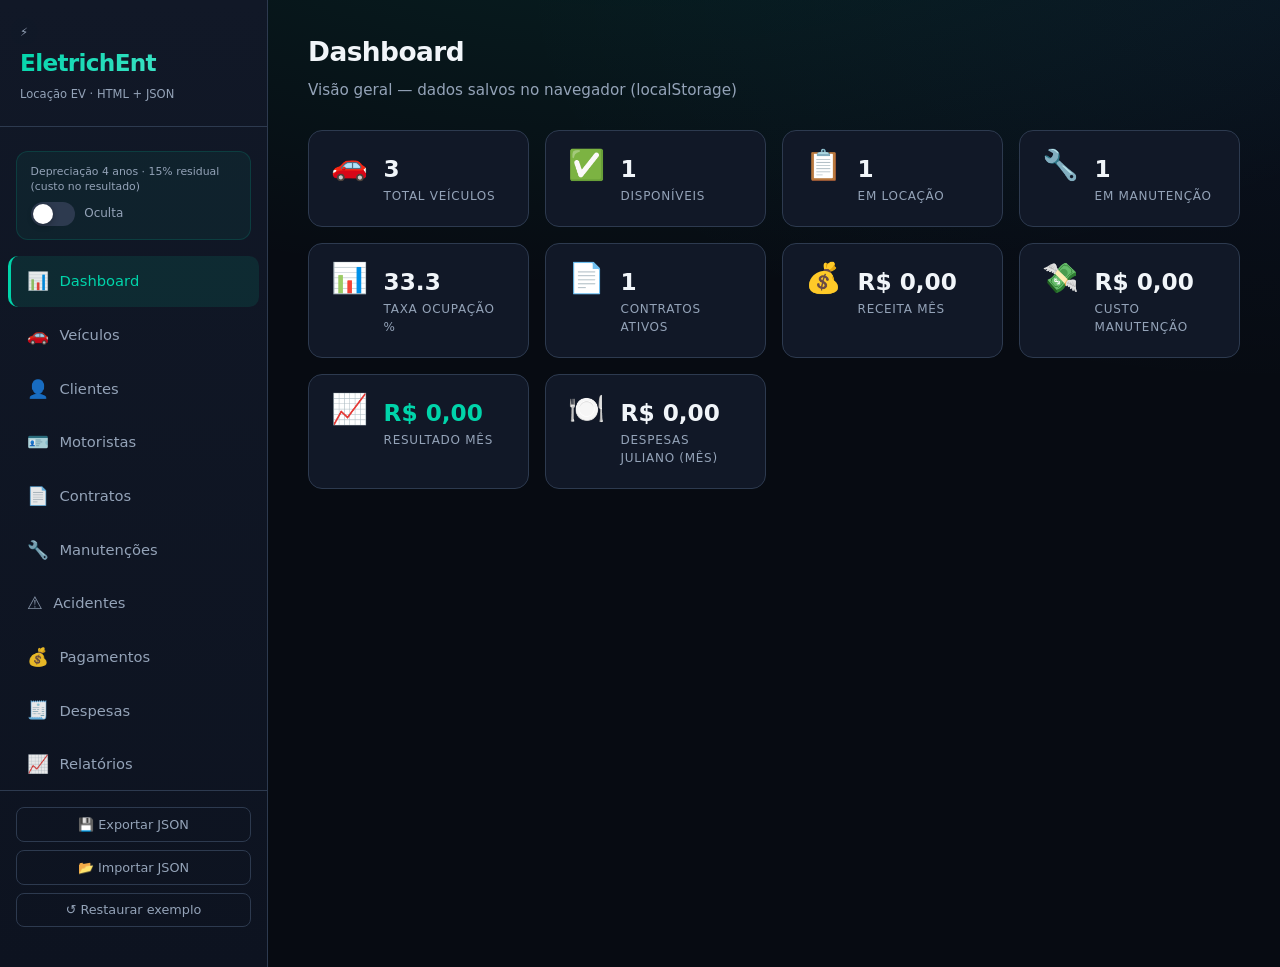
==== commit f326b829: "Add files via upload" ====
--- a/eletrichent-tudo-em-um.html
+++ b/eletrichent-tudo-em-um.html
@@ -4,7 +4,7 @@
   <meta charset="UTF-8" />
   <meta name="viewport" content="width=device-width, initial-scale=1.0" />
   <title>EletrichEnt Locação — Veículos Elétricos</title>
-  <style>
+  <style>
 /* EletrichEnt Locação — tema escuro elegante */
 :root {
   --bg: #070b12;
@@ -518,7 +518,7 @@
   .sidebar-footer { width: 100%; border-top: 1px solid var(--border); }
   .main { padding: 1.25rem; }
 }
-
+
 </style>
 </head>
 <body>
@@ -549,6 +549,7 @@
         <a href="#" data-page="manutencoes"><span class="ico">🔧</span> Manutenções</a>
         <a href="#" data-page="acidentes"><span class="ico">⚠️</span> Acidentes</a>
         <a href="#" data-page="pagamentos"><span class="ico">💰</span> Pagamentos</a>
+        <a href="#" data-page="despesas"><span class="ico">🧾</span> Despesas</a>
         <a href="#" data-page="relatorios"><span class="ico">📈</span> Relatórios</a>
       </nav>
 
@@ -735,6 +736,33 @@
                 <th>Contrato</th>
                 <th>Valor</th>
                 <th>Vencimento</th>
+                <th>Status</th>
+                <th>—</th>
+              </tr>
+            </thead>
+            <tbody></tbody>
+          </table>
+        </div>
+      </section>
+
+      <section id="page-despesas" class="page">
+        <div class="page-head">
+          <div>
+            <h2>Despesas</h2>
+            <p>Lanches, refeições e outros — por unidade; apuração no cadastro do Juliano após envio</p>
+          </div>
+          <button type="button" class="btn btn-primary" id="btn-nova-despesa">+ Nova despesa</button>
+        </div>
+        <div id="juliano-apuracao"></div>
+        <div class="table-wrap">
+          <table class="data" id="tbl-despesas">
+            <thead>
+              <tr>
+                <th>Data</th>
+                <th>Unidade</th>
+                <th>Categoria</th>
+                <th>Valor</th>
+                <th>Apuração</th>
                 <th>Status</th>
                 <th>—</th>
               </tr>
@@ -799,6 +827,28 @@
   ],
   pagamentos: [
     { id: "pag001", contratoId: "C001", tipo: "mensalidade", valor: 2499, dataVencimento: "2024-03-10", dataPagamento: "2024-03-09", formaPagamento: "pix", status: "pago", multa: 0, juros: 0 }
+  ],
+  funcionarios: [
+    {
+      id: "fn-juliano",
+      nome: "Juliano",
+      cargo: "Apuração de despesas (lanches / refeições)",
+      observacoes: "As despesas com status Enviado são apuradas neste cadastro.",
+      ativo: true
+    }
+  ],
+  unidades: ["Unidade Matriz", "Unidade Zona Sul", "Unidade Centro"],
+  despesas: [
+    {
+      id: "dsp001",
+      data: "2024-03-10",
+      valor: 85.0,
+      categoria: "lanches",
+      unidade: "Unidade Matriz",
+      descricao: "Lanches equipe — exemplo",
+      funcionarioId: "fn-juliano",
+      status: "enviado"
+    }
   ]
 };
 
@@ -869,6 +919,21 @@
   }
 
   let db = loadDb();
+  function ensureDbShape() {
+    db.funcionarios = db.funcionarios || [];
+    db.unidades = db.unidades || ['Unidade Matriz', 'Unidade Zona Sul', 'Unidade Centro'];
+    db.despesas = db.despesas || [];
+    if (!db.funcionarios.some((f) => f.id === 'fn-juliano')) {
+      db.funcionarios.push({
+        id: 'fn-juliano',
+        nome: 'Juliano',
+        cargo: 'Apuração de despesas (lanches / refeições)',
+        observacoes: 'As despesas com status Enviado são apuradas neste cadastro.',
+        ativo: true,
+      });
+    }
+  }
+  ensureDbShape();
   let depOn =
     localStorage.getItem(DEP_KEY) === 'true' ||
     localStorage.getItem(DEP_KEY_LEGACY) === 'true';
@@ -878,6 +943,7 @@
   }
 
   function persist() {
+    ensureDbShape();
     saveDb(db);
     renderAll();
   }
@@ -974,6 +1040,9 @@
           manutencoes: j.manutencoes || [],
           acidentes: j.acidentes || [],
           pagamentos: j.pagamentos || [],
+          funcionarios: j.funcionarios || [],
+          unidades: j.unidades || [],
+          despesas: j.despesas || [],
         };
         persist();
         alert('Backup importado com sucesso!');
@@ -1029,6 +1098,23 @@
     ];
     if (depOn && custoDep > 0) items.push(['📉', 'Custo Depreciação', fmtMoney(custoDep)]);
     items.push(['📈', 'Resultado Mês', fmtMoney(resultado)]);
+
+    const julId = 'fn-juliano';
+    const despesas = db.despesas || [];
+    const hojeD = new Date();
+    const despJulMes = despesas
+      .filter(
+        (d) =>
+          d.funcionarioId === julId &&
+          d.status === 'enviado' &&
+          d.data &&
+          (() => {
+            const dt = new Date(d.data);
+            return dt.getMonth() === hojeD.getMonth() && dt.getFullYear() === hojeD.getFullYear();
+          })()
+      )
+      .reduce((s, d) => s + (d.valor || 0), 0);
+    items.push(['🍽️', 'Despesas Juliano (mês)', fmtMoney(despJulMes)]);
 
     items.forEach(([ico, lbl, val]) => {
       const cls = lbl === 'Resultado Mês' ? (resultado >= 0 ? 'pos' : 'neg') : '';
@@ -1604,6 +1690,169 @@
   function delPagamento(id) {
     if (!confirm('Excluir?')) return;
     db.pagamentos = db.pagamentos.filter((p) => p.id !== id);
+    persist();
+  }
+
+  // ---------- Despesas (lanches / refeições) + apuração Juliano ----------
+  const JULIANO_ID = 'fn-juliano';
+
+  function despesasJulianoFiltradas() {
+    return (db.despesas || []).filter((d) => d.funcionarioId === JULIANO_ID && d.status === 'enviado');
+  }
+
+  function renderBlocoJuliano() {
+    const box = document.getElementById('juliano-apuracao');
+    if (!box) return;
+    const jul = (db.funcionarios || []).find((f) => f.id === JULIANO_ID);
+    const lista = despesasJulianoFiltradas();
+    const totalGeral = lista.reduce((s, d) => s + (d.valor || 0), 0);
+    const hoje = new Date();
+    const totalMes = lista
+      .filter((d) => {
+        const dt = new Date(d.data);
+        return dt.getMonth() === hoje.getMonth() && dt.getFullYear() === hoje.getFullYear();
+      })
+      .reduce((s, d) => s + (d.valor || 0), 0);
+    const rascunho = (db.despesas || []).filter((d) => d.funcionarioId === JULIANO_ID && d.status === 'rascunho');
+    const totalRascunho = rascunho.reduce((s, d) => s + (d.valor || 0), 0);
+
+    const porUnidade = {};
+    lista.forEach((d) => {
+      const u = d.unidade || '—';
+      porUnidade[u] = (porUnidade[u] || 0) + (d.valor || 0);
+    });
+    const linhasUn = Object.keys(porUnidade)
+      .sort()
+      .map((u) => `<tr><td>${u}</td><td><strong>${fmtMoney(porUnidade[u])}</strong></td></tr>`)
+      .join('');
+
+    box.innerHTML = `
+      <div class="juliano-card">
+        <h3>👤 Cadastro — ${jul ? jul.nome : 'Juliano'}</h3>
+        <p class="juliano-sub">${jul ? jul.cargo : ''}${jul && jul.observacoes ? ' · ' + jul.observacoes : ''}</p>
+        <div class="juliano-stats">
+          <div class="juliano-stat"><span class="juliano-lbl">Total apurado (enviadas)</span><span class="juliano-val">${fmtMoney(totalGeral)}</span></div>
+          <div class="juliano-stat"><span class="juliano-lbl">Total mês atual</span><span class="juliano-val">${fmtMoney(totalMes)}</span></div>
+          <div class="juliano-stat warn"><span class="juliano-lbl">Em rascunho (não apuradas)</span><span class="juliano-val">${fmtMoney(totalRascunho)}</span></div>
+        </div>
+        <p class="hint" style="margin-top:0.75rem">Somente despesas com status <strong>Enviado</strong> entram na apuração do Juliano. Use &quot;Enviar&quot; na lista abaixo.</p>
+        ${linhasUn ? `<div class="table-wrap" style="margin-top:1rem"><table class="data"><thead><tr><th>Unidade</th><th>Total enviado</th></tr></thead><tbody>${linhasUn}</tbody></table></div>` : ''}
+      </div>`;
+  }
+
+  function renderDespesas() {
+    renderBlocoJuliano();
+    const tb = document.querySelector('#tbl-despesas tbody');
+    const catLabel = { lanches: 'Lanches', refeicoes: 'Refeições', outros: 'Outros' };
+    tb.innerHTML = (db.despesas || [])
+      .map(
+        (x) => `
+      <tr>
+        <td>${fmtDate(x.data)}</td>
+        <td>${x.unidade || '—'}</td>
+        <td>${catLabel[x.categoria] || x.categoria}</td>
+        <td>${fmtMoney(x.valor)}</td>
+        <td>${(db.funcionarios || []).find((f) => f.id === x.funcionarioId)?.nome || x.funcionarioId}</td>
+        <td><span class="badge ${x.status === 'enviado' ? 'badge-ok' : 'badge-warn'}">${x.status === 'enviado' ? 'Enviado' : 'Rascunho'}</span></td>
+        <td class="actions">
+          ${x.status === 'rascunho' ? `<button class="btn btn-sm btn-primary" data-enviar-d="${x.id}">Enviar p/ apuração</button>` : ''}
+          <button class="btn btn-sm btn-secondary" data-edit-d="${x.id}">Editar</button>
+          <button class="btn btn-sm btn-danger" data-del-d="${x.id}">Excluir</button>
+        </td>
+      </tr>`
+      )
+      .join('');
+    tb.querySelectorAll('[data-enviar-d]').forEach((b) =>
+      b.addEventListener('click', () => {
+        const d = db.despesas.find((x) => x.id === b.dataset.enviarD);
+        if (d) {
+          d.status = 'enviado';
+          persist();
+        }
+      })
+    );
+    tb.querySelectorAll('[data-edit-d]').forEach((b) => b.addEventListener('click', () => editDespesa(b.dataset.editD)));
+    tb.querySelectorAll('[data-del-d]').forEach((b) => b.addEventListener('click', () => delDespesa(b.dataset.delD)));
+  }
+
+  document.getElementById('btn-nova-despesa').addEventListener('click', () => editDespesa(null));
+
+  function editDespesa(id) {
+    const x = id ? db.despesas.find((d) => d.id === id) : {};
+    const unOpts = (db.unidades || [])
+      .map((u) => `<option value="${u.replace(/"/g, '&quot;')}" ${x.unidade === u ? 'selected' : ''}>${u}</option>`)
+      .join('');
+    const fnOpts = (db.funcionarios || [])
+      .filter((f) => f.ativo !== false)
+      .map((f) => `<option value="${f.id}" ${(x.funcionarioId || JULIANO_ID) === f.id ? 'selected' : ''}>${f.nome}</option>`)
+      .join('');
+    openModal(id ? 'Editar despesa' : 'Nova despesa', `
+      <form id="f-desp">
+        <div class="form-group"><label>Data</label><input type="date" name="data" required value="${x.data || new Date().toISOString().slice(0, 10)}" /></div>
+        <div class="form-group">
+          <label>Unidade (onde ocorreu o gasto)</label>
+          <input name="unidade" list="lista-unidades" required value="${x.unidade || ''}" placeholder="Ex.: Unidade Matriz" />
+          <datalist id="lista-unidades">${(db.unidades || []).map((u) => `<option value="${u.replace(/"/g, '&quot;')}"></option>`).join('')}</datalist>
+        </div>
+        <div class="form-row">
+          <div class="form-group">
+            <label>Categoria</label>
+            <select name="categoria">
+              <option value="lanches" ${x.categoria === 'lanches' ? 'selected' : ''}>Lanches</option>
+              <option value="refeicoes" ${x.categoria === 'refeicoes' ? 'selected' : ''}>Refeições</option>
+              <option value="outros" ${x.categoria === 'outros' ? 'selected' : ''}>Outros</option>
+            </select>
+          </div>
+          <div class="form-group"><label>Valor (R$)</label><input type="number" step="0.01" name="valor" required value="${x.valor || 0}" /></div>
+        </div>
+        <div class="form-group"><label>Descrição</label><input name="descricao" value="${(x.descricao || '').replace(/"/g, '&quot;')}" placeholder="Ex.: Lanche equipe manhã" /></div>
+        <div class="form-group">
+          <label>Apurar no cadastro de</label>
+          <select name="funcionarioId">${fnOpts}</select>
+        </div>
+        <div class="form-group">
+          <label>Status</label>
+          <select name="status">
+            <option value="rascunho" ${x.status !== 'enviado' ? 'selected' : ''}>Rascunho (ainda não apura no Juliano)</option>
+            <option value="enviado" ${x.status === 'enviado' ? 'selected' : ''}>Enviado (entra na apuração)</option>
+          </select>
+        </div>
+        <div class="form-actions">
+          <button type="button" class="btn btn-secondary" data-close>Cancelar</button>
+          <button type="submit" class="btn btn-primary">Salvar</button>
+        </div>
+      </form>`);
+    modalBody.querySelector('#f-desp').addEventListener('submit', (e) => {
+      e.preventDefault();
+      const fd = new FormData(e.target);
+      const o = {
+        data: fd.get('data'),
+        unidade: fd.get('unidade'),
+        categoria: fd.get('categoria'),
+        valor: +fd.get('valor'),
+        descricao: fd.get('descricao'),
+        funcionarioId: fd.get('funcionarioId') || JULIANO_ID,
+        status: fd.get('status'),
+      };
+      if (id) {
+        const i = db.despesas.findIndex((d) => d.id === id);
+        db.despesas[i] = { ...db.despesas[i], ...o };
+      } else {
+        o.id = uid('dsp');
+        db.despesas.push(o);
+      }
+      const u = o.unidade.trim();
+      if (u && !(db.unidades || []).includes(u)) {
+        db.unidades.push(u);
+      }
+      closeModal();
+      persist();
+    });
+  }
+
+  function delDespesa(id) {
+    if (!confirm('Excluir esta despesa?')) return;
+    db.despesas = db.despesas.filter((d) => d.id !== id);
     persist();
   }
 
@@ -1708,6 +1957,7 @@
     if (id === 'manutencoes') renderManutencoes();
     if (id === 'acidentes') renderAcidentes();
     if (id === 'pagamentos') renderPagamentos();
+    if (id === 'despesas') renderDespesas();
     if (id === 'relatorios') renderRelatorios();
   }
 
